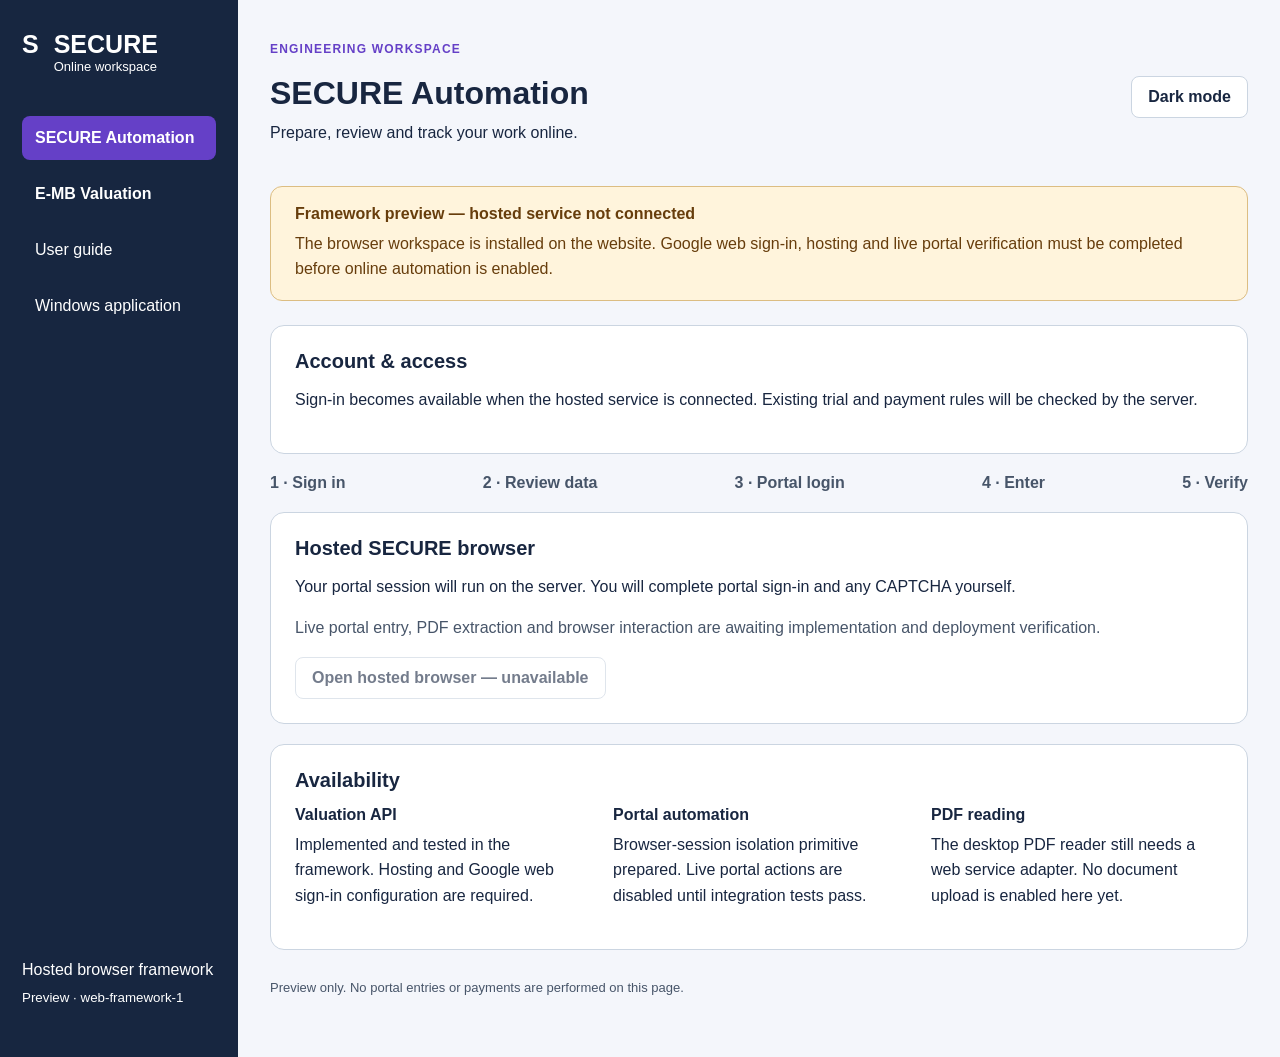
==== app/index.html @ 24953ec3 "Add gated online SECURE and E-MB framework with API tests" ====
<!doctype html>
<html lang="en"><head><meta charset="utf-8"><meta name="viewport" content="width=device-width,initial-scale=1">
<meta name="description" content="SECURE and E-MB browser workspace framework. Hosted portal automation is under preparation.">
<title>Online workspace | SECURE</title><link rel="stylesheet" href="app.css"></head>
<body><aside><a class="brand" href="../">S <span>SECURE<small>Online workspace</small></span></a><nav aria-label="Workspace"><button class="active" id="secure-tab" aria-pressed="true">SECURE Automation</button><button id="emb-tab" aria-pressed="false">E-MB Valuation</button><a href="../guide/">User guide</a><a href="../download/">Windows application</a></nav><p>Hosted browser framework<br><small>Preview · web-framework-1</small></p></aside>
<main><header><div><p class="eyebrow">ENGINEERING WORKSPACE</p><h1 id="title">SECURE Automation</h1><p>Prepare, review and track your work online.</p></div><button id="theme">Dark mode</button></header>
<section class="notice" aria-live="polite"><strong id="service">Checking service…</strong><p id="service-detail">Checking the hosted workspace configuration.</p></section>
<section class="card"><h2>Account & access</h2><p id="access">Sign-in becomes available when the hosted service is connected. Existing trial and payment rules will be checked by the server.</p><div id="google-button"></div><button id="signout" hidden>Sign out</button></section>
<div class="steps" aria-label="Workflow"><span>1 · Sign in</span><span>2 · Review data</span><span>3 · Portal login</span><span>4 · Enter</span><span>5 · Verify</span></div>
<section class="card" id="secure-panel"><h2>Hosted SECURE browser</h2><p>Your portal session will run on the server. You will complete portal sign-in and any CAPTCHA yourself.</p><p class="subtle">Live portal entry, PDF extraction and browser interaction are awaiting implementation and deployment verification.</p><button disabled>Open hosted browser — unavailable</button></section>
<section class="card" id="valuation-panel" hidden><h2>Full Valuation</h2><p>Add all activities, edit quantity and rates, then calculate. Expressions such as (6+5)/2 are preserved.</p>
<fieldset id="editor" disabled><div class="fields"><label>Work code<input id="work-code" maxlength="128"></label><label>Total person days<input id="days" inputmode="decimal" value="0"></label><label>Current daily labour wage (₹)<input id="wage" inputmode="decimal" value="300"></label></div>
<div class="table-scroll"><table><thead><tr><th>S.No.</th><th>Item code</th><th>Activity</th><th>Remaining Qty</th><th>New Qty</th><th>Unit rate</th><th>Labour rate</th><th>Amount</th><th>Labour amount</th><th>Action</th></tr></thead><tbody id="rows"></tbody></table></div>
<div class="actions"><button id="add">Add activity</button><button id="calculate" class="primary">Calculate totals</button><button id="export" disabled>Export calculation</button></div></fieldset>
<div id="totals" class="totals" aria-live="polite">No calculation yet.</div><p id="errors" role="alert"></p></section>
<section class="card"><h2>Availability</h2><div class="features"><div><strong>Valuation API</strong><p>Implemented and tested in the framework. Hosting and Google web sign-in configuration are required.</p></div><div><strong>Portal automation</strong><p>Browser-session isolation primitive prepared. Live portal actions are disabled until integration tests pass.</p></div><div><strong>PDF reading</strong><p>The desktop PDF reader still needs a web service adapter. No document upload is enabled here yet.</p></div></div></section>
<footer>Preview only. No portal entries or payments are performed on this page.</footer></main><script src="app.js" defer></script></body></html>
---- app/app.css ----
:root{font-family:Segoe UI,Arial,sans-serif;color:#182640;background:#f4f6fb;color-scheme:light;--card:#fff;--line:#cbd5e1;--muted:#475569;--accent:#6540c7;--field:#fff}*{box-sizing:border-box}body{margin:0;display:flex;min-height:100vh}aside{width:238px;background:#172640;color:#fff;padding:30px 22px;display:flex;flex-direction:column;gap:42px}aside p{margin-top:auto;line-height:1.7}a{color:inherit}.brand{font-size:25px;font-weight:800;display:flex;gap:15px;text-decoration:none}.brand small{display:block;font-size:13px;font-weight:400}nav{display:grid;gap:12px}nav button,nav a{text-align:left;color:white;text-decoration:none;background:transparent;padding:13px;border:0;border-radius:8px}nav .active{background:#6540c7}main{flex:1;min-width:0;max-width:1650px;padding:32px}header{display:flex;justify-content:space-between;align-items:center;gap:20px}h1{font-size:32px;margin:5px 0}h2{font-size:20px;margin:0 0 14px}p{line-height:1.6;margin:8px 0 16px}.eyebrow{color:var(--accent);font-size:12px;font-weight:800;letter-spacing:1.2px}.card{background:var(--card);border:1px solid var(--line);border-radius:14px;padding:24px;margin:20px 0}.notice{background:#fff4dc;color:#673d0c;border:1px solid #dcbd82;padding:18px 24px;border-radius:12px;margin:24px 0}.notice p{margin-bottom:0}.steps{display:flex;justify-content:space-between;gap:14px;flex-wrap:wrap;font-weight:600;color:var(--muted)}button{font:inherit;cursor:pointer;border:1px solid var(--line);background:var(--card);color:inherit;padding:11px 16px;border-radius:8px;font-weight:600}button:hover:not(:disabled){border-color:var(--accent)}button:disabled{cursor:not-allowed;opacity:.6}.primary{background:var(--accent);color:white}.fields{display:flex;flex-wrap:wrap;gap:18px;margin:15px 0}label{display:grid;gap:8px;font-size:14px;font-weight:600}input{font:inherit;color:inherit;background:var(--field);border:1px solid var(--line);border-radius:6px;padding:9px;width:100%}fieldset{border:0;padding:0;min-width:0}.table-scroll{overflow:auto}table{width:100%;border-collapse:collapse;min-width:1080px}td,th{padding:9px;text-align:left;border-bottom:1px solid var(--line)}th{font-size:13px;color:var(--muted)}td input{min-width:85px}td:nth-child(3) input{min-width:160px}td:nth-child(4) input{font-weight:700}.actions{display:flex;flex-wrap:wrap;gap:10px;margin-top:18px}.totals{font-weight:700;padding:20px 0;line-height:1.8}#errors{color:#b91c1c}.subtle,footer{color:var(--muted)}.features{display:grid;grid-template-columns:repeat(3,1fr);gap:26px}footer{font-size:13px;margin:30px 0}:focus-visible{outline:3px solid #9d7eff;outline-offset:3px}[hidden]{display:none!important}body.dark{color:#edf2ff;background:#0b1220;--card:#152139;--line:#586884;--muted:#c2cee2;--accent:#ac91ff;--field:#101a2e;color-scheme:dark}body.dark .primary{background:#6540c7}body.dark #errors{color:#ffb4b4}@media(max-width:850px){body{display:block}aside{width:100%;padding:18px;gap:16px}aside p{display:none}nav{display:flex;flex-wrap:wrap;gap:5px}main{padding:18px}.features{grid-template-columns:1fr}header{align-items:flex-start}h1{font-size:26px}}
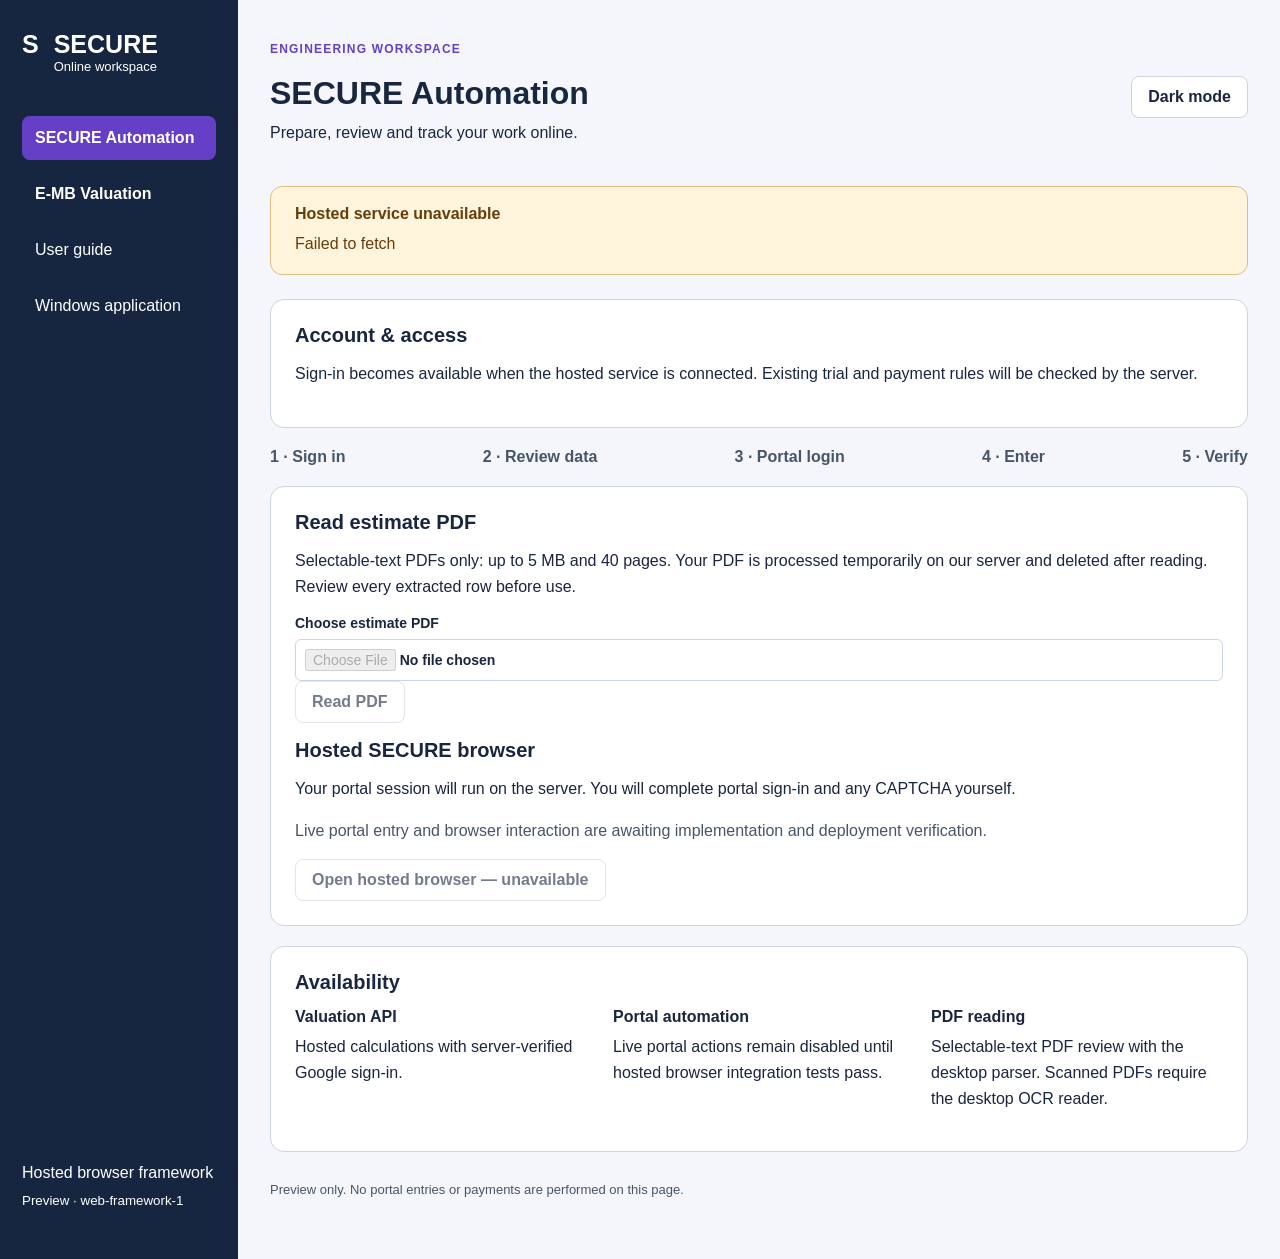
==== commit c50db1ba: "Add authenticated bounded PDF review using desktop parser" ====
--- a/app/index.html
+++ b/app/index.html
@@ -7,11 +7,11 @@
 <section class="notice" aria-live="polite"><strong id="service">Checking service…</strong><p id="service-detail">Checking the hosted workspace configuration.</p></section>
 <section class="card"><h2>Account & access</h2><p id="access">Sign-in becomes available when the hosted service is connected. Existing trial and payment rules will be checked by the server.</p><div id="google-button"></div><button id="signout" hidden>Sign out</button></section>
 <div class="steps" aria-label="Workflow"><span>1 · Sign in</span><span>2 · Review data</span><span>3 · Portal login</span><span>4 · Enter</span><span>5 · Verify</span></div>
-<section class="card" id="secure-panel"><h2>Hosted SECURE browser</h2><p>Your portal session will run on the server. You will complete portal sign-in and any CAPTCHA yourself.</p><p class="subtle">Live portal entry, PDF extraction and browser interaction are awaiting implementation and deployment verification.</p><button disabled>Open hosted browser — unavailable</button></section>
+<section class="card" id="secure-panel"><h2>Read estimate PDF</h2><p>Selectable-text PDFs only: up to 5 MB and 40 pages. Your PDF is processed temporarily on our server and deleted after reading. Review every extracted row before use.</p><label>Choose estimate PDF<input type="file" id="pdf-file" accept="application/pdf,.pdf" disabled></label><button id="read-pdf" disabled>Read PDF</button><p id="pdf-status" role="status"></p><div id="pdf-review"></div><h2>Hosted SECURE browser</h2><p>Your portal session will run on the server. You will complete portal sign-in and any CAPTCHA yourself.</p><p class="subtle">Live portal entry and browser interaction are awaiting implementation and deployment verification.</p><button disabled>Open hosted browser — unavailable</button></section>
 <section class="card" id="valuation-panel" hidden><h2>Full Valuation</h2><p>Add all activities, edit quantity and rates, then calculate. Expressions such as (6+5)/2 are preserved.</p>
 <fieldset id="editor" disabled><div class="fields"><label>Work code<input id="work-code" maxlength="128"></label><label>Total person days<input id="days" inputmode="decimal" value="0"></label><label>Current daily labour wage (₹)<input id="wage" inputmode="decimal" value="300"></label></div>
 <div class="table-scroll"><table><thead><tr><th>S.No.</th><th>Item code</th><th>Activity</th><th>Remaining Qty</th><th>New Qty</th><th>Unit rate</th><th>Labour rate</th><th>Amount</th><th>Labour amount</th><th>Action</th></tr></thead><tbody id="rows"></tbody></table></div>
 <div class="actions"><button id="add">Add activity</button><button id="calculate" class="primary">Calculate totals</button><button id="export" disabled>Export calculation</button></div></fieldset>
 <div id="totals" class="totals" aria-live="polite">No calculation yet.</div><p id="errors" role="alert"></p></section>
-<section class="card"><h2>Availability</h2><div class="features"><div><strong>Valuation API</strong><p>Implemented and tested in the framework. Hosting and Google web sign-in configuration are required.</p></div><div><strong>Portal automation</strong><p>Browser-session isolation primitive prepared. Live portal actions are disabled until integration tests pass.</p></div><div><strong>PDF reading</strong><p>The desktop PDF reader still needs a web service adapter. No document upload is enabled here yet.</p></div></div></section>
-<footer>Preview only. No portal entries or payments are performed on this page.</footer></main><script src="app.js" defer></script></body></html>
+<section class="card"><h2>Availability</h2><div class="features"><div><strong>Valuation API</strong><p>Hosted calculations with server-verified Google sign-in.</p></div><div><strong>Portal automation</strong><p>Live portal actions remain disabled until hosted browser integration tests pass.</p></div><div><strong>PDF reading</strong><p>Selectable-text PDF review with the desktop parser. Scanned PDFs require the desktop OCR reader.</p></div></div></section>
+<footer>Preview only. No portal entries or payments are performed on this page.</footer></main><script src="app.js" defer></script><script src="pdf.js" defer></script></body></html>
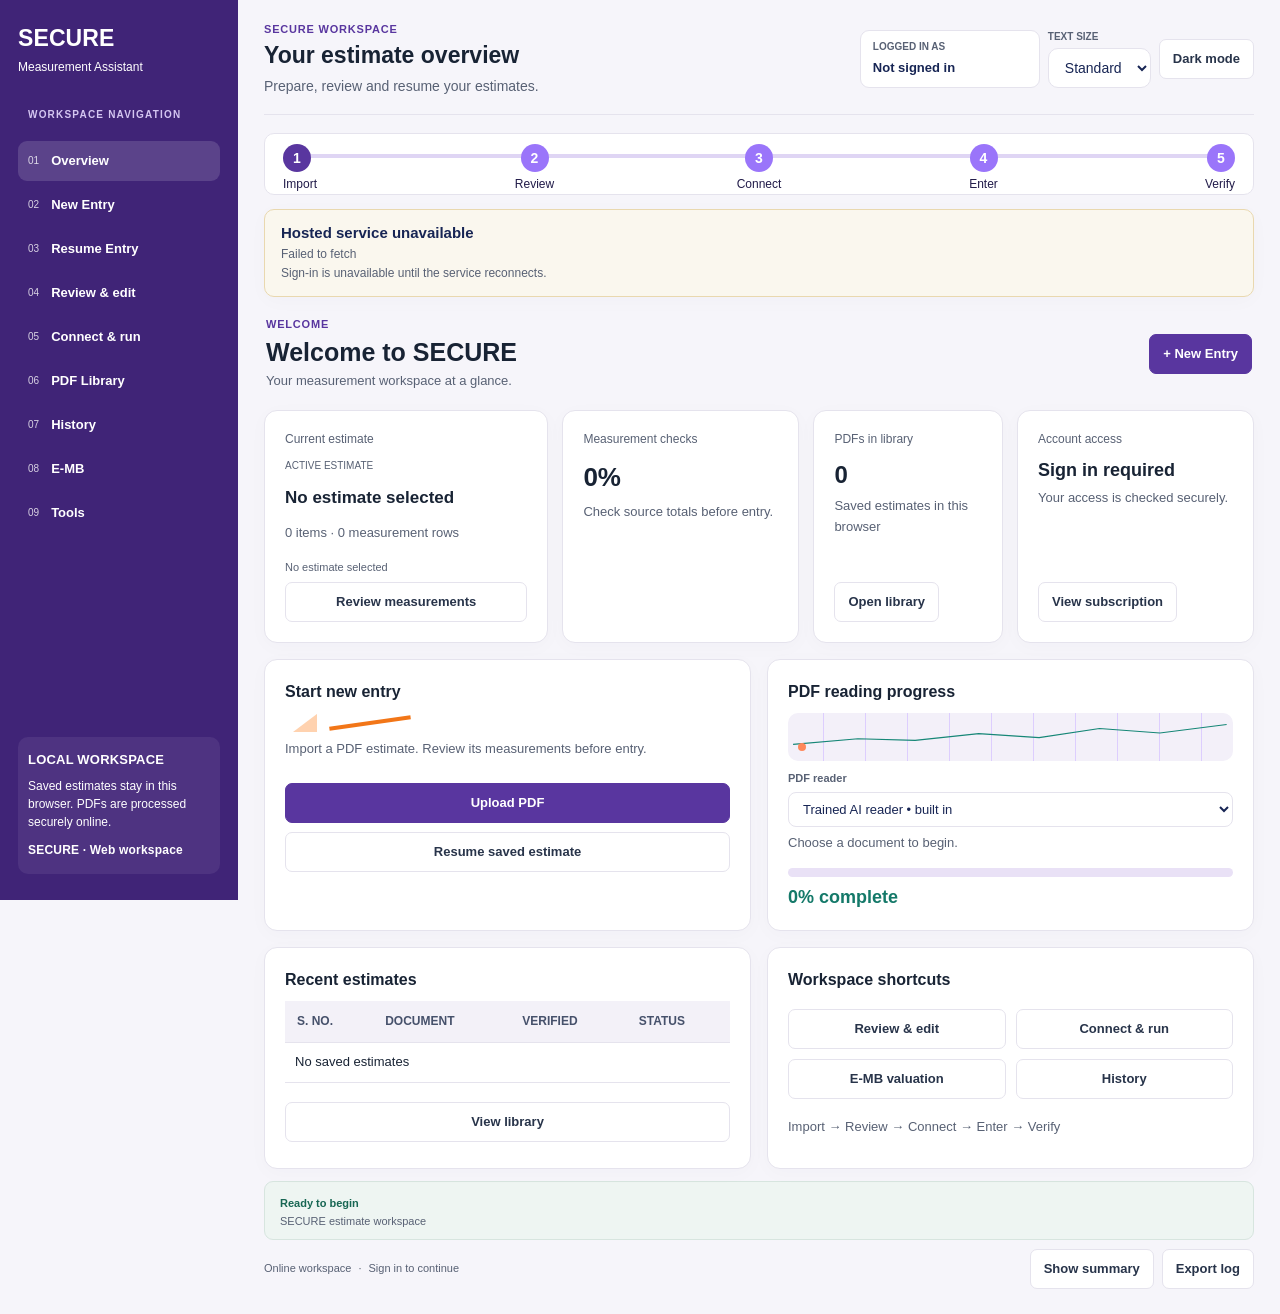
==== commit d00cdd81: "Apply Canva workspace layout and desktop PDF review resources" ====
--- a/app/index.html
+++ b/app/index.html
@@ -1,17 +1,71 @@
 <!doctype html>
-<html lang="en"><head><meta charset="utf-8"><meta name="viewport" content="width=device-width,initial-scale=1">
-<meta name="description" content="SECURE and E-MB browser workspace framework. Hosted portal automation is under preparation.">
-<title>Online workspace | SECURE</title><link rel="stylesheet" href="app.css"></head>
-<body><aside><a class="brand" href="../">S <span>SECURE<small>Online workspace</small></span></a><nav aria-label="Workspace"><button class="active" id="secure-tab" aria-pressed="true">SECURE Automation</button><button id="emb-tab" aria-pressed="false">E-MB Valuation</button><a href="../guide/">User guide</a><a href="../download/">Windows application</a></nav><p>Hosted browser framework<br><small>Preview · web-framework-1</small></p></aside>
-<main><header><div><p class="eyebrow">ENGINEERING WORKSPACE</p><h1 id="title">SECURE Automation</h1><p>Prepare, review and track your work online.</p></div><button id="theme">Dark mode</button></header>
-<section class="notice" aria-live="polite"><strong id="service">Checking service…</strong><p id="service-detail">Checking the hosted workspace configuration.</p></section>
-<section class="card"><h2>Account & access</h2><p id="access">Sign-in becomes available when the hosted service is connected. Existing trial and payment rules will be checked by the server.</p><div id="google-button"></div><button id="signout" hidden>Sign out</button></section>
-<div class="steps" aria-label="Workflow"><span>1 · Sign in</span><span>2 · Review data</span><span>3 · Portal login</span><span>4 · Enter</span><span>5 · Verify</span></div>
-<section class="card" id="secure-panel"><h2>Read estimate PDF</h2><p>Selectable-text PDFs only: up to 5 MB and 40 pages. Your PDF is processed temporarily on our server and deleted after reading. Review every extracted row before use.</p><label>Choose estimate PDF<input type="file" id="pdf-file" accept="application/pdf,.pdf" disabled></label><button id="read-pdf" disabled>Read PDF</button><p id="pdf-status" role="status"></p><div id="pdf-review"></div><h2>Hosted SECURE browser</h2><p>Your portal session will run on the server. You will complete portal sign-in and any CAPTCHA yourself.</p><p class="subtle">Live portal entry and browser interaction are awaiting implementation and deployment verification.</p><button disabled>Open hosted browser — unavailable</button></section>
-<section class="card" id="valuation-panel" hidden><h2>Full Valuation</h2><p>Add all activities, edit quantity and rates, then calculate. Expressions such as (6+5)/2 are preserved.</p>
-<fieldset id="editor" disabled><div class="fields"><label>Work code<input id="work-code" maxlength="128"></label><label>Total person days<input id="days" inputmode="decimal" value="0"></label><label>Current daily labour wage (₹)<input id="wage" inputmode="decimal" value="300"></label></div>
-<div class="table-scroll"><table><thead><tr><th>S.No.</th><th>Item code</th><th>Activity</th><th>Remaining Qty</th><th>New Qty</th><th>Unit rate</th><th>Labour rate</th><th>Amount</th><th>Labour amount</th><th>Action</th></tr></thead><tbody id="rows"></tbody></table></div>
-<div class="actions"><button id="add">Add activity</button><button id="calculate" class="primary">Calculate totals</button><button id="export" disabled>Export calculation</button></div></fieldset>
-<div id="totals" class="totals" aria-live="polite">No calculation yet.</div><p id="errors" role="alert"></p></section>
-<section class="card"><h2>Availability</h2><div class="features"><div><strong>Valuation API</strong><p>Hosted calculations with server-verified Google sign-in.</p></div><div><strong>Portal automation</strong><p>Live portal actions remain disabled until hosted browser integration tests pass.</p></div><div><strong>PDF reading</strong><p>Selectable-text PDF review with the desktop parser. Scanned PDFs require the desktop OCR reader.</p></div></div></section>
-<footer>Preview only. No portal entries or payments are performed on this page.</footer></main><script src="app.js" defer></script><script src="pdf.js" defer></script></body></html>
+<html lang="en">
+<head>
+  <meta charset="utf-8"><meta name="viewport" content="width=device-width,initial-scale=1">
+  <meta name="description" content="SECURE Measurement Assistant and E-MB workspace">
+  <title>SECURE Measurement Assistant</title><link rel="stylesheet" href="app.css"><link rel="stylesheet" href="workspace.css">
+</head>
+<body>
+  <a class="skip-link" href="#main">Skip to workspace</a>
+  <aside class="rail">
+    <a class="brand" href="../" aria-label="SECURE Measurement Assistant"><b>S</b><span>SECURE<small>Measurement Assistant</small></span></a>
+    <p class="nav-label">WORKSPACE NAVIGATION</p><nav aria-label="Workspace">
+      <button class="active" data-page="overview">Overview</button>
+      <button data-page="new">New Entry</button>
+      <button data-page="resume">Resume Entry</button>
+      <button data-page="review">Review &amp; edit</button>
+      <button data-page="connect">Connect &amp; run</button>
+      <button data-page="library">PDF Library</button>
+      <button data-page="history">History</button>
+      <button data-page="emb">E-MB</button>
+      <button data-page="tools">Tools</button>
+    </nav>
+    <div class="rail-footer"><span>LOCAL WORKSPACE</span><p>Saved estimates stay in this browser. PDFs are processed securely online.</p><small>SECURE · Web workspace</small></div>
+  </aside>
+
+  <main id="main" tabindex="-1">
+    <header class="topbar">
+      <div><p class="eyebrow">SECURE WORKSPACE</p><h1 id="title">Your estimate overview</h1><p class="subtitle">Prepare, review and resume your estimates.</p></div>
+      <div class="account-area"><div class="account-card"><small>LOGGED IN AS</small><strong id="signed-in">Not signed in</strong></div><label class="text-size">TEXT SIZE<select id="text-size" aria-label="Text size"><option value="standard">Standard</option><option value="small">Small</option><option value="large">Large</option></select></label><button id="theme" aria-pressed="false">Dark mode</button></div>
+    </header>
+
+    <div class="workflow" aria-label="Estimate workflow">
+      <div class="workflow-line" id="workflow-line"></div>
+      <span class="step current"><b>1</b><span>Import</span></span><span class="step"><b>2</b><span>Review</span></span><span class="step"><b>3</b><span>Connect</span></span><span class="step"><b>4</b><span>Enter</span></span><span class="step"><b>5</b><span>Verify</span></span>
+    </div>
+
+    <section class="notice" aria-live="polite"><div class="notice-copy"><strong id="service">Checking service…</strong><p id="service-detail">Connecting to the SECURE workspace.</p><p id="access">Checking sign-in and access.</p><div id="payment-options" hidden><strong>Choose an access option</strong><p>₹100 for one month or ₹20 for one completed task. Use your signed-in Google email. Access opens after PayU payment verification.</p><div class="payment-buttons"><button id="subscribe" class="primary">Subscribe ₹100/month</button><button id="one-task">One task ₹20</button><button id="show-qr">Show PayU QR</button></div><div id="qr-panel" hidden><label>QR payment option<select id="qr-kind"><option value="monthly">Monthly subscription — ₹100</option><option value="task">One completed task — ₹20</option></select></label><img id="payu-qr" alt="PayU checkout QR code" hidden><p id="qr-status" role="status"></p></div></div></div><div class="notice-actions"><div id="google-button"></div><button id="signout" hidden>Sign out</button></div></section>
+
+    <section class="page" id="page-overview" data-heading="Your estimate overview">
+      <div class="welcome-strip"><div><p class="eyebrow">WELCOME</p><h2 id="welcome">Welcome to SECURE</h2><p>Your measurement workspace at a glance.</p></div><button class="primary" data-page="new">+ New Entry</button></div>
+      <div class="overview-metrics">
+<section class="card accent-teal"><h2>Current estimate</h2><small class="label">ACTIVE ESTIMATE</small><strong id="current-name">No estimate selected</strong><p id="current-detail">0 items · 0 measurement rows</p><div class="estimate-state"><span id="current-state">No estimate selected</span></div><button class="wide" data-page="review">Review measurements</button></section><section class="card accent-orange"><h2>Measurement checks</h2><div class="metric" id="verified-count">0%</div><p id="check-detail">Check source totals before entry.</p></section><section class="card"><h2>PDFs in library</h2><strong class="metric-value" id="library-count">0</strong><p>Saved estimates in this browser</p><button data-page="library">Open library</button></section><section class="card"><h2>Account access</h2><strong class="metric-value" id="overview-access">Sign in required</strong><p id="overview-countdown">Your access is checked securely.</p><button id="view-access">View subscription</button></section></div>
+      <div class="overview-panels"><section class="card accent-violet"><h2>Start new entry</h2><div class="estimate-mark" aria-hidden="true"><span></span><i></i></div><p>Import a PDF estimate. Review its measurements before entry.</p><button class="primary wide" data-page="new">Upload PDF</button><button class="wide" data-page="resume">Resume saved estimate</button></section><section class="card accent-blue"><h2>PDF reading progress</h2><div class="line-chart" aria-hidden="true"><span class="chart-dot"></span><svg viewBox="0 0 700 60" preserveAspectRatio="none"><path d="M8 43 L110 33 L200 36 L300 24 L395 31 L490 15 L585 23 L690 8"/></svg></div><label class="reader-choice">PDF reader<select id="reader-mode"><option value="custom_ai">Trained AI reader • built in</option><option value="standard">Standard PDF reader</option></select></label><p id="reader-status">Choose a document to begin.</p><div class="meter"><span id="reader-meter"></span></div><strong class="progress-label" id="reader-count">0% complete</strong></section><section class="card accent-blue recent-card"><h2>Recent estimates</h2><div class="table-scroll"><table><thead><tr><th>S. NO.</th><th>DOCUMENT</th><th>VERIFIED</th><th>STATUS</th></tr></thead><tbody id="recent-estimates"><tr><td colspan="4">No saved estimates</td></tr></tbody></table></div><button class="wide" data-page="library">View library</button></section><section class="card"><h2>Workspace shortcuts</h2><div class="shortcut-grid"><button data-page="review">Review &amp; edit</button><button data-page="connect">Connect &amp; run</button><button data-page="emb">E-MB valuation</button><button data-page="history">History</button></div><p>Import → Review → Connect → Enter → Verify</p></section></div>
+    </section>
+
+    <section class="page" id="page-new" data-heading="New Entry" hidden>
+      <section class="card accent-violet"><h2>Start new entry</h2><p>Import a PDF estimate. Review its measurements before entry.</p><label class="file-pick">Choose estimate PDF<input type="file" id="pdf-file" accept="application/pdf,.pdf"></label><button id="read-pdf" class="primary" disabled>Read PDF</button><p id="pdf-status" role="status"></p><div class="meter"><span id="new-reader-meter"></span></div></section>
+    </section>
+
+    <section class="page" id="page-resume" data-heading="Resume Entry" hidden><section class="card"><h2>Resume saved estimate</h2><p>Open an estimate saved in this browser to continue its review.</p><div id="resume-list" class="saved-list">No saved estimates.</div></section></section>
+    <section class="page" id="page-review" data-heading="Review & edit" hidden><section class="card"><h2>Review measurements</h2><p>Compare every extracted item and measurement with the source PDF before continuing.</p><div class="review-tools"><label>Search item code or description<input id="review-search" type="search" placeholder="Search estimate"></label><button id="save-review" class="primary" disabled>Save changes</button><span id="review-state" role="status"></span></div><div id="pdf-review"></div></section></section>
+    <section class="page" id="page-connect" data-heading="Connect & run" hidden><section class="card accent-orange"><h2>Connect to the selected SECURE work</h2><p id="connect-status">Sign in, open the matching work and verify the estimate before starting automation.</p><p class="subtle">The hosted portal worker is not connected to the desktop browser automation yet. No portal data is entered from this page.</p><button disabled>Open hosted browser — unavailable</button></section></section>
+    <section class="page" id="page-library" data-heading="PDF Library" hidden><section class="card"><h2>PDF Library</h2><p>Saved estimates available in this browser.</p><div id="library-list" class="saved-list">No saved estimates.</div></section></section>
+    <section class="page" id="page-history" data-heading="History" hidden><section class="card"><h2>Estimate history</h2><div class="table-scroll"><table><thead><tr><th>S. NO.</th><th>ESTIMATE</th><th>ITEMS</th><th>MEASUREMENTS</th><th>LAST SAVED</th></tr></thead><tbody id="history-list"><tr><td colspan="5">No saved estimates</td></tr></tbody></table></div></section></section>
+
+    <section class="page" id="page-emb" data-heading="E-MB" hidden>
+      <section class="card accent-teal"><h2>Full Valuation</h2><p>Review activity and remaining quantity, edit New Qty, and calculate totals.</p>
+        <fieldset id="editor" disabled><div class="fields"><label>Work code<input id="work-code" maxlength="128"></label><label>Total person days<input id="days" inputmode="decimal" value="0"></label><label>Current daily labour wage (₹)<input id="wage" inputmode="decimal" value="300"></label></div>
+        <div class="table-scroll"><table><thead><tr><th>S. No.</th><th>Item code</th><th>Activity</th><th>Remaining Qty</th><th>New Qty</th><th>Unit rate</th><th>Labour rate</th><th>Amount</th><th>Labour amount</th><th>Action</th></tr></thead><tbody id="rows"></tbody></table></div>
+        <div class="actions"><button id="add">Add activity</button><button id="calculate" class="primary">Calculate totals</button><button id="export" disabled>Export calculation</button></div></fieldset>
+        <div id="totals" class="totals" aria-live="polite">No calculation yet.</div><p id="errors" role="alert"></p>
+      </section>
+    </section>
+    <section class="page" id="page-tools" data-heading="Tools" hidden><section class="card"><h2>Tools &amp; PDF compressor</h2><p>Use the Windows application for document utilities that are not available in the website workspace.</p><a class="download-link" href="../download/">Open Windows application downloads</a></section></section>
+
+    <div class="statusbar"><div><strong id="status-title">Ready to begin</strong><p id="status-detail">SECURE estimate workspace</p></div></div>
+    <footer><span>Online workspace</span><span>·</span><span id="footer-access">Sign in to continue</span><span class="footer-actions"><button data-page="history">Show summary</button><button id="export-log">Export log</button></span></footer>
+  </main>
+  <script src="app.js" defer></script><script src="pdf.js" defer></script>
+</body>
+</html>
--- a/app/app.css
+++ b/app/app.css
@@ -1 +1,5 @@
-:root{font-family:Segoe UI,Arial,sans-serif;color:#182640;background:#f4f6fb;color-scheme:light;--card:#fff;--line:#cbd5e1;--muted:#475569;--accent:#6540c7;--field:#fff}*{box-sizing:border-box}body{margin:0;display:flex;min-height:100vh}aside{width:238px;background:#172640;color:#fff;padding:30px 22px;display:flex;flex-direction:column;gap:42px}aside p{margin-top:auto;line-height:1.7}a{color:inherit}.brand{font-size:25px;font-weight:800;display:flex;gap:15px;text-decoration:none}.brand small{display:block;font-size:13px;font-weight:400}nav{display:grid;gap:12px}nav button,nav a{text-align:left;color:white;text-decoration:none;background:transparent;padding:13px;border:0;border-radius:8px}nav .active{background:#6540c7}main{flex:1;min-width:0;max-width:1650px;padding:32px}header{display:flex;justify-content:space-between;align-items:center;gap:20px}h1{font-size:32px;margin:5px 0}h2{font-size:20px;margin:0 0 14px}p{line-height:1.6;margin:8px 0 16px}.eyebrow{color:var(--accent);font-size:12px;font-weight:800;letter-spacing:1.2px}.card{background:var(--card);border:1px solid var(--line);border-radius:14px;padding:24px;margin:20px 0}.notice{background:#fff4dc;color:#673d0c;border:1px solid #dcbd82;padding:18px 24px;border-radius:12px;margin:24px 0}.notice p{margin-bottom:0}.steps{display:flex;justify-content:space-between;gap:14px;flex-wrap:wrap;font-weight:600;color:var(--muted)}button{font:inherit;cursor:pointer;border:1px solid var(--line);background:var(--card);color:inherit;padding:11px 16px;border-radius:8px;font-weight:600}button:hover:not(:disabled){border-color:var(--accent)}button:disabled{cursor:not-allowed;opacity:.6}.primary{background:var(--accent);color:white}.fields{display:flex;flex-wrap:wrap;gap:18px;margin:15px 0}label{display:grid;gap:8px;font-size:14px;font-weight:600}input{font:inherit;color:inherit;background:var(--field);border:1px solid var(--line);border-radius:6px;padding:9px;width:100%}fieldset{border:0;padding:0;min-width:0}.table-scroll{overflow:auto}table{width:100%;border-collapse:collapse;min-width:1080px}td,th{padding:9px;text-align:left;border-bottom:1px solid var(--line)}th{font-size:13px;color:var(--muted)}td input{min-width:85px}td:nth-child(3) input{min-width:160px}td:nth-child(4) input{font-weight:700}.actions{display:flex;flex-wrap:wrap;gap:10px;margin-top:18px}.totals{font-weight:700;padding:20px 0;line-height:1.8}#errors{color:#b91c1c}.subtle,footer{color:var(--muted)}.features{display:grid;grid-template-columns:repeat(3,1fr);gap:26px}footer{font-size:13px;margin:30px 0}:focus-visible{outline:3px solid #9d7eff;outline-offset:3px}[hidden]{display:none!important}body.dark{color:#edf2ff;background:#0b1220;--card:#152139;--line:#586884;--muted:#c2cee2;--accent:#ac91ff;--field:#101a2e;color-scheme:dark}body.dark .primary{background:#6540c7}body.dark #errors{color:#ffb4b4}@media(max-width:850px){body{display:block}aside{width:100%;padding:18px;gap:16px}aside p{display:none}nav{display:flex;flex-wrap:wrap;gap:5px}main{padding:18px}.features{grid-template-columns:1fr}header{align-items:flex-start}h1{font-size:26px}}
+:root{font:15px/1.45 "Segoe UI",Arial,sans-serif;color:#172554;background:#f4efff;color-scheme:light;--rail:#713bf0;--accent:#713bf0;--accent-soft:#f7f2ff;--card:#fff;--line:#e2d8fa;--muted:#625f78;--orange:#f27618;--green:#b5ec55;--shadow:0 1px 3px #32215c14}*{box-sizing:border-box}body{margin:0;min-height:100vh;display:flex;background:#f4efff;color:#172554}.rail{position:sticky;top:0;flex:0 0 278px;height:100vh;overflow:auto;background:var(--rail);color:white;padding:28px 20px 22px;display:flex;flex-direction:column;gap:32px}.brand{display:flex;align-items:flex-start;gap:10px;color:#fff;text-decoration:none;font-size:26px;font-weight:800;line-height:1.1;letter-spacing:.1px}.brand b{font-size:25px}.brand small{display:block;margin-top:7px;font-size:14px;font-weight:500;letter-spacing:0}.rail nav{display:grid;gap:3px}.rail nav button{width:100%;border:0;border-radius:14px;background:transparent;color:#fff;text-align:left;padding:14px 17px;font:700 15px "Segoe UI",Arial,sans-serif}.rail nav button:hover{background:#ffffff22}.rail nav button.active{background:#fff;color:#713bf0}.rail-footer{margin-top:auto;font-size:13px}.rail-footer span,.rail-footer small{font-weight:600;letter-spacing:.2px}.rail-footer p{margin:7px 0 18px;max-width:180px;font-size:14px;line-height:1.5}.rail-footer small{font-size:12px}main{width:min(100%,1650px);min-width:0;flex:1;margin:auto;padding:22px 24px 16px}.topbar{display:flex;justify-content:space-between;align-items:center;gap:18px;margin-bottom:18px}.eyebrow{margin:0 0 4px;color:var(--orange);font-size:11px;font-weight:800;letter-spacing:.8px}.topbar h1{margin:0;color:#1a2558;font-size:28px;line-height:1.2;font-weight:800}.subtitle{margin:6px 0 0;color:var(--muted);font-size:14px}.account-area{display:flex;align-items:center;gap:14px}.account-card{min-width:250px;background:#fff;border:1px solid var(--line);border-radius:16px;padding:12px 17px;display:grid;gap:4px;box-shadow:var(--shadow)}.account-card small{font-size:10px;color:var(--orange);font-weight:800}.account-card strong{max-width:290px;overflow:hidden;text-overflow:ellipsis;white-space:nowrap;font-size:15px}.text-size{display:grid;gap:4px;color:var(--orange);font-size:10px;font-weight:800}.text-size select{min-width:128px;padding:10px 12px;border:1px solid var(--line);border-radius:10px;background:#fff;color:#172554;font:14px "Segoe UI",Arial,sans-serif}.workflow{height:62px;position:relative;display:flex;align-items:flex-start;justify-content:space-between;background:#fff;border:1px solid var(--line);border-radius:12px;padding:10px 18px 8px;margin:0 0 14px;overflow:hidden}.workflow-line{position:absolute;z-index:0;left:35px;right:35px;top:20px;height:4px;border-radius:5px;background:linear-gradient(90deg,#713bf0 0 20%,#dfd5f4 20%)}.step{position:relative;z-index:1;display:flex;flex-direction:column;align-items:center;gap:4px;min-width:54px;color:#211b49;font-size:12px}.step:first-of-type{align-items:flex-start}.step:last-of-type{align-items:flex-end}.step b{display:grid;place-items:center;width:28px;height:28px;border-radius:50%;background:#9a75fa;color:#fff;font-size:14px;font-weight:700}.step.current b{background:#713bf0}.notice{display:flex;justify-content:space-between;align-items:center;gap:18px;min-height:80px;padding:13px 18px;border:1px solid #ffc675;border-radius:15px;background:#fff7e9;color:#172554;margin-bottom:14px;box-shadow:var(--shadow)}.notice strong{font-size:15px}.notice p{margin:2px 0;color:var(--muted);font-size:12px}.notice-actions{display:flex;align-items:center;gap:8px}.notice-actions #google-button{min-width:170px}.page{min-width:0}.welcome-strip{display:flex;align-items:center;justify-content:space-between;min-height:70px;margin:0 0 12px;padding:2px 2px}.welcome-strip .eyebrow{margin:0}.welcome-strip h2{margin:1px 0;color:#1a2558;font-size:22px;font-weight:800}.welcome-strip p:last-child{margin:0;color:var(--muted);font-size:12px}.welcome-icon{display:grid;place-items:center;width:54px;height:54px;border-radius:15px;background:#fff;color:var(--accent);font-size:34px}.overview-grid{display:grid;grid-template-columns:repeat(3,minmax(0,1fr));gap:12px}.card{min-width:0;padding:16px 17px;background:var(--card);border:1px solid var(--line);border-radius:16px;box-shadow:var(--shadow)}.card h2{margin:0 0 10px;color:#1b2858;font-size:17px;font-weight:800}.card p{margin:6px 0 10px;color:var(--muted);font-size:12px}.accent-violet{border-top:3px solid #8b5cf6}.accent-blue{border-top:3px solid #3b82f6}.accent-teal{border-top:3px solid #14b8a6}.accent-orange{border-top:3px solid #f59e0b}.overview-grid>.card{min-height:193px}.lower-grid{margin-top:12px;grid-template-columns:.9fr 1.35fr 1fr}.lower-grid>.card{min-height:156px}.estimate-mark{height:30px;display:flex;align-items:center;gap:12px;padding-left:32px}.estimate-mark span{width:24px;height:18px;background:#ffd2af;clip-path:polygon(100% 0,100% 100%,0 100%)}.estimate-mark i{width:82px;height:4px;background:#f27618;transform:rotate(-8deg)}.card .estimate-mark+p{min-height:34px}.wide{display:block;width:100%;margin-top:7px}.meter{height:9px;overflow:hidden;border-radius:6px;background:#e9e1f6;margin:14px 0 7px}.meter span{display:block;width:0;height:100%;border-radius:inherit;background:var(--accent);transition:width .25s}.line-chart{position:relative;height:48px;overflow:hidden;border-radius:10px;background:#f7f1ff;margin:2px 0 10px}.line-chart:after{content:"";position:absolute;inset:0;background:repeating-linear-gradient(90deg,transparent 0 35px,#d7c5ff 35px 36px,transparent 36px 42px);opacity:.8}.line-chart svg{position:absolute;inset:7px 0;width:100%;height:34px;z-index:1}.line-chart path{fill:none;stroke:#b59aff;stroke-width:2}.chart-dot{position:absolute;z-index:2;left:10px;bottom:10px;width:8px;height:8px;background:#ff885b;border-radius:50%}.progress-label{font-size:18px;color:var(--accent)}.label{display:block;color:var(--muted);font-size:10px;margin-bottom:7px}.card #current-name{display:block;font-size:15px;margin:6px 0}.estimate-state{display:flex;justify-content:space-between;align-items:center;min-height:28px;color:var(--muted);font-size:11px}.metric{display:grid;place-items:center;width:68px;height:68px;border:9px solid #ffefe3;border-radius:50%;color:#172554;font-size:20px;font-weight:800}.recent-card .table-scroll{max-height:92px}.table-scroll{max-width:100%;overflow:auto}table{width:100%;border-collapse:collapse;font-size:11px}td,th{padding:7px 8px;text-align:left;border-bottom:1px solid var(--line);white-space:nowrap}th{background:#f0eaff;color:#394178;font-size:10px;font-weight:800}.card ol{margin:7px 0;padding-left:19px;color:var(--muted);font-size:11px}.card li{padding:2px 0}.statusbar{display:flex;justify-content:space-between;align-items:center;min-height:52px;margin-top:12px;padding:9px 15px;border:1px solid #cfdfcc;border-radius:13px;background:#eaf6e8}.statusbar strong{color:#e46d10;font-size:11px}.statusbar p{margin:2px 0 0;color:var(--muted);font-size:11px}footer{display:flex;align-items:center;gap:7px;min-height:47px;margin-top:5px;color:var(--muted);font-size:11px}.footer-actions{display:flex;gap:8px;margin-left:auto}button,.download-link{font:600 13px "Segoe UI",Arial,sans-serif;cursor:pointer;border:1px solid var(--line);border-radius:10px;padding:9px 13px;background:#fff;color:#31245f;text-decoration:none}button:hover:not(:disabled),.download-link:hover{border-color:var(--accent);color:var(--accent)}button:disabled{opacity:.55;cursor:not-allowed}.primary{background:#713bf0!important;border-color:#713bf0!important;color:#fff!important}.notice-actions button{padding:8px 11px}.fields{display:grid;grid-template-columns:1.5fr 1fr 1fr;gap:12px;margin:12px 0}label{display:grid;gap:5px;font-size:12px;font-weight:700}input{width:100%;padding:8px 9px;border:1px solid var(--line);border-radius:7px;background:#fff;color:#172554;font:14px "Segoe UI",Arial,sans-serif}fieldset{border:0;margin:0;padding:0;min-width:0}#rows td input{min-width:70px}#rows td:nth-child(3) input{min-width:170px}#rows td:nth-child(4) input{font-weight:800}.actions{display:flex;flex-wrap:wrap;gap:8px;margin-top:12px}.totals{font-weight:700;padding:13px 0;line-height:1.7}.subtle,footer{color:var(--muted)}#errors{color:#b91c1c}.file-pick{display:inline-grid;max-width:100%;margin:8px 0 12px;padding:10px 13px;border:1px solid var(--line);border-radius:9px;background:#fff;color:#31245f}.file-pick input{max-width:380px;margin-top:5px}.saved-list{display:grid;gap:9px}.saved-estimate{display:flex;justify-content:space-between;align-items:center;gap:12px;padding:11px;border:1px solid var(--line);border-radius:10px}.saved-estimate strong{display:block}.saved-estimate small{color:var(--muted)}.download-link{display:inline-block}.account-card{color:#172554}.rail nav button:focus-visible,button:focus-visible,a:focus-visible,input:focus-visible,select:focus-visible{outline:3px solid #a78bfa;outline-offset:2px}[hidden]{display:none!important}body.dark{background:#0c1224;color:#f4f6ff;color-scheme:dark;--card:#151e36;--line:#4a5976;--muted:#cbd5e1;--accent:#b8a0ff}body.dark main{color:#f4f6ff}body.dark .topbar h1,body.dark .welcome-strip h2,body.dark .card h2{color:#f4f6ff}body.dark .card,body.dark .account-card,body.dark .text-size select,body.dark button,body.dark input,body.dark .file-pick{background:#151e36;color:#f4f6ff}body.dark .notice{background:#352817;border-color:#8a612b;color:#fff6df}body.dark .workflow{background:#151e36}body.dark .workflow-line{background:linear-gradient(90deg,#9b79ff 0 20%,#39435d 20%)}body.dark .step{color:#f4f6ff}body.dark th{background:#27314e;color:#f4f6ff}body.dark .line-chart{background:#21183a}body.dark .meter{background:#35304d}body.dark .primary{background:#7446e8!important}body.dark .statusbar{background:#172a25;border-color:#436556}body.dark .metric{color:#f4f6ff;border-color:#543b32}body.dark #errors{color:#ffb4b4}body.text-small{font-size:13px}body.text-large{font-size:17px}@media(max-width:1050px){.rail{flex-basis:220px;padding:22px 14px}.overview-grid{grid-template-columns:repeat(2,minmax(0,1fr))}.lower-grid{grid-template-columns:1fr 1.4fr}.lower-grid>.card:last-child{display:none}.topbar h1{font-size:24px}}@media(max-width:700px){body{display:block}.rail{position:relative;width:100%;height:auto;padding:15px;gap:13px}.brand{font-size:21px}.rail nav{display:flex;gap:4px;overflow-x:auto}.rail nav button{width:auto;white-space:nowrap;padding:10px 12px}.rail-footer{display:none}main{padding:14px}.topbar{align-items:flex-start}.account-area{flex-direction:column;align-items:flex-end}.account-card{min-width:150px;max-width:180px;padding:8px}.account-card strong{max-width:145px}.text-size select{min-width:100px}.notice{align-items:flex-start;flex-direction:column}.notice-actions{flex-wrap:wrap}.overview-grid,.lower-grid{grid-template-columns:1fr}.lower-grid>.card:last-child{display:block}.welcome-strip h2{font-size:19px}.workflow{padding-inline:7px}.workflow-line{left:22px;right:22px}.step{font-size:10px}.fields{grid-template-columns:1fr}}
+.review-tools{display:flex;align-items:flex-end;gap:10px;flex-wrap:wrap;margin:12px 0}.review-tools label{min-width:min(320px,100%)}#review-state{color:var(--muted);font-size:12px;padding:8px}.estimate-item{margin:10px 0;border:1px solid var(--line);border-radius:10px;background:var(--card)}.estimate-item>summary{padding:12px 14px;cursor:pointer;font-weight:750;color:var(--accent)}.estimate-item>.table-scroll{padding:0 12px 12px}.estimate-item button{margin:0 12px 12px}.estimate-item table{min-width:1120px}.estimate-item td input{min-width:72px}.estimate-item td:nth-child(2) input{min-width:180px}.estimate-item td:nth-child(9) input{min-width:150px}.estimate-item .item-warning{margin:4px 12px;padding:8px;background:#fff1dc;color:#913d00;border-radius:6px}.estimate-item tr.deduction-row{background:#fff0ed}.estimate-item tr.deduction-row td{color:#9c2d2d}body.dark .estimate-item tr.deduction-row{background:#40232c}body.dark .estimate-item tr.deduction-row td{color:#ffc2c2}body.dark .estimate-item .item-warning{background:#47351f;color:#ffe2a8}
+.reader-choice{display:grid;gap:5px;color:var(--muted);font-size:11px;font-weight:700}.reader-choice select{width:100%;padding:8px 10px;border:1px solid var(--line);border-radius:8px;background:#fff;color:#172554;font:13px "Segoe UI",Arial,sans-serif}body.dark .reader-choice select{background:#151e36;color:#f4f6ff}
+.workflow-line{background:#dfd5f4}.workflow-line:after{content:"";display:block;width:var(--workflow-progress,0%);height:100%;border-radius:inherit;background:var(--accent);transition:width .25s ease}.step.done b{background:#7e57df}.meter.is-indeterminate span{width:32%;animation:reading-slide 1.2s ease-in-out infinite alternate}.line-chart.is-reading svg path{stroke-dasharray:10 7;animation:reading-dash 1.1s linear infinite}@keyframes reading-slide{from{transform:translateX(0)}to{transform:translateX(210%)}}@keyframes reading-dash{to{stroke-dashoffset:-34}}body.dark .workflow-line{background:#39435d}
+.notice-copy{flex:1;min-width:0}#payment-options{margin-top:10px;padding-top:10px;border-top:1px solid #edc987}#payment-options>strong{display:block;font-size:14px}#payment-options p{max-width:760px}.payment-buttons{display:flex;flex-wrap:wrap;gap:8px;margin-top:7px}.payment-buttons button{padding:8px 12px}#qr-panel{display:flex;align-items:center;gap:14px;flex-wrap:wrap;margin-top:9px}#qr-panel label{min-width:230px}#qr-panel select{padding:8px;border:1px solid var(--line);border-radius:8px;background:#fff;color:#172554}#payu-qr{width:210px;height:210px;background:#fff;border-radius:8px;padding:5px}#qr-status{font-size:12px}body.dark #payment-options{border-color:#8a612b}body.dark #qr-panel select{background:#151e36;color:#f4f6ff}
--- a/app/workspace.css
+++ b/app/workspace.css
@@ -0,0 +1,39 @@
+/* Canva workspace: shared presentation only; desktop workflow controls stay intact. */
+:root{--rail:#402477;--accent:#59369f;--muted:#586174;--line:#e5e3ed;--shadow:0 4px 20px #26204406}
+body{background:#f6f5fa;color:#182334}
+.rail{flex-basis:238px;padding:26px 18px;gap:18px;background:var(--rail)}
+.brand{font-size:23px}.brand small{font-size:12px;line-height:1.5}.brand b{display:none}
+.nav-label{margin:14px 10px 0;color:#d4c6f1;font-size:10px;font-weight:700;letter-spacing:1.2px}
+.rail nav{counter-reset:workspace;gap:4px}.rail nav button{counter-increment:workspace;border-radius:9px;padding:12px 10px;font-size:13px;display:flex;align-items:center;gap:12px}
+.rail nav button:before{content:counter(workspace,decimal-leading-zero);font-size:10px;font-weight:500;opacity:.8}
+.rail nav button.active{background:#ffffff24;color:white}.rail-footer{padding:14px 10px;background:#ffffff12;border-radius:10px}.rail-footer p{font-size:12px;max-width:none;margin-bottom:10px}
+main{align-self:flex-start;margin:0 auto;padding:22px 26px;max-width:1800px}
+.topbar{padding-bottom:18px;border-bottom:1px solid var(--line);flex-wrap:wrap}.topbar h1{font-size:23px;color:#182334}.eyebrow{color:var(--accent)}
+.account-area{gap:8px;flex-wrap:wrap}.account-card{min-width:180px;padding:9px 12px;border-radius:9px;box-shadow:none}.account-card strong{font-size:13px}.account-card small,.text-size{color:var(--muted)}
+.text-size select{min-width:100px}.notice{min-height:0;background:#faf7ee;border-color:#e9d8af;border-radius:10px;padding:12px 16px}.notice-actions{flex-wrap:wrap}
+.welcome-strip{margin:18px 0;gap:16px}.welcome-strip h2{font-size:25px;color:#182334}.welcome-strip p:last-child{font-size:13px}
+.overview-metrics{display:grid;grid-template-columns:1.2fr 1fr .8fr 1fr;gap:14px;margin-bottom:16px}
+.overview-panels{display:grid;grid-template-columns:repeat(2,minmax(0,1fr));gap:16px}
+.card{padding:20px;border-radius:13px;border:1px solid var(--line);box-shadow:var(--shadow)}
+.card h2{color:#182334;font-size:16px}.card p{font-size:13px;line-height:1.6}.overview-metrics .card h2{font-size:12px;font-weight:500;color:var(--muted)}
+.metric-value{display:block;font-size:24px;line-height:1.3;overflow-wrap:anywhere}.metric{display:block;border:0;border-radius:0;width:auto;height:auto;font-size:26px;color:#182334}
+.overview-metrics #current-name{font-size:17px;overflow-wrap:anywhere}.overview-metrics .card{display:flex;flex-direction:column;align-items:flex-start}.overview-metrics .card button{margin-top:auto}
+.overview-metrics #overview-access{font-size:18px}.overview-panels .recent-card .table-scroll{max-height:180px;min-height:92px}
+.shortcut-grid{display:grid;grid-template-columns:1fr 1fr;gap:10px;margin:18px 0}.estimate-mark{height:20px;padding-left:8px}
+button,.download-link{border-radius:7px;min-height:40px;color:#28344a}.primary{background:#59369f!important;border-color:#59369f!important}.wide{margin-top:9px}
+.workflow{border-radius:10px;background:var(--card)}.workflow-line:after{background:#59369f}.step.current b,.step.done b{background:#59369f}
+.meter span{background:#168777}.line-chart{background:#f3f0f9}.line-chart path{stroke:#168777}.progress-label{color:#147969}
+table{font-size:13px}th{font-size:12px;background:#f3f1f8;color:#46516b;padding:12px}td{padding:10px}#rows input{min-height:40px}#page-emb .table-scroll{min-height:360px;max-height:70vh}thead th{position:sticky;top:0;z-index:1}
+.statusbar{background:#eef5f2;border-color:#d7e5df;border-radius:9px}.statusbar strong{color:#176653}
+.skip-link{position:fixed;top:-80px;left:16px;z-index:20;background:var(--card);color:var(--accent);padding:12px}.skip-link:focus{top:12px}
+body.dark{--rail:#241c3b;--card:#192333;--line:#3b465b;--muted:#bac4d4;--accent:#c6afff;background:#101722;color:#eef3fa}
+body.dark .eyebrow,body.dark .progress-label{color:#b9a2f6}body.dark .card h2,body.dark .topbar h1,body.dark .welcome-strip h2,body.dark .metric{color:#eef3fa}
+body.dark .overview-metrics .card h2{color:var(--muted)}body.dark .account-card,body.dark button,body.dark input,body.dark select,body.dark .workflow{background:var(--card);color:#eef3fa}
+body.dark .notice{background:#29261f;border-color:#796344}body.dark .line-chart,body.dark th{background:#242e40}body.dark th{color:#eef3fa}body.dark .statusbar strong{color:#93d7be}
+body.text-large .card p,body.text-large button,body.text-large input,body.text-large table{font-size:16px}body.text-large .rail nav button{font-size:16px}
+@media(max-width:1250px){.overview-metrics{grid-template-columns:repeat(2,minmax(0,1fr))}.rail{flex-basis:210px}.topbar{align-items:flex-start}.account-card{min-width:160px}}
+@media(max-width:760px){.rail{width:100%;height:auto;padding:16px}.nav-label{display:none}.rail nav button{flex:none}.rail nav button:before{display:none}body{display:block}main{padding:16px}.topbar{display:block}.account-area{flex-direction:row;align-items:center;margin-top:16px}.overview-panels{grid-template-columns:1fr}.notice{flex-direction:column;align-items:flex-start}.welcome-strip h2{font-size:22px}.card{padding:16px}.rail-footer{display:none}.fields{grid-template-columns:1fr}.saved-estimate{flex-wrap:wrap}}
+@media(max-width:460px){.overview-metrics{grid-template-columns:1fr}.account-card{max-width:100%;flex:1}.account-card strong{max-width:100%}.welcome-strip{flex-wrap:wrap}.shortcut-grid{grid-template-columns:1fr}footer{flex-wrap:wrap}.footer-actions{margin-left:0}.step{min-width:42px}}
+@media(prefers-reduced-motion:reduce){*,*:before,*:after{animation:none!important;transition:none!important;scroll-behavior:auto!important}}
+
+body.dark .rail nav button{background:transparent;color:#eef3fa}body.dark .rail nav button.active,body.dark .rail nav button:hover{background:#ffffff24}
